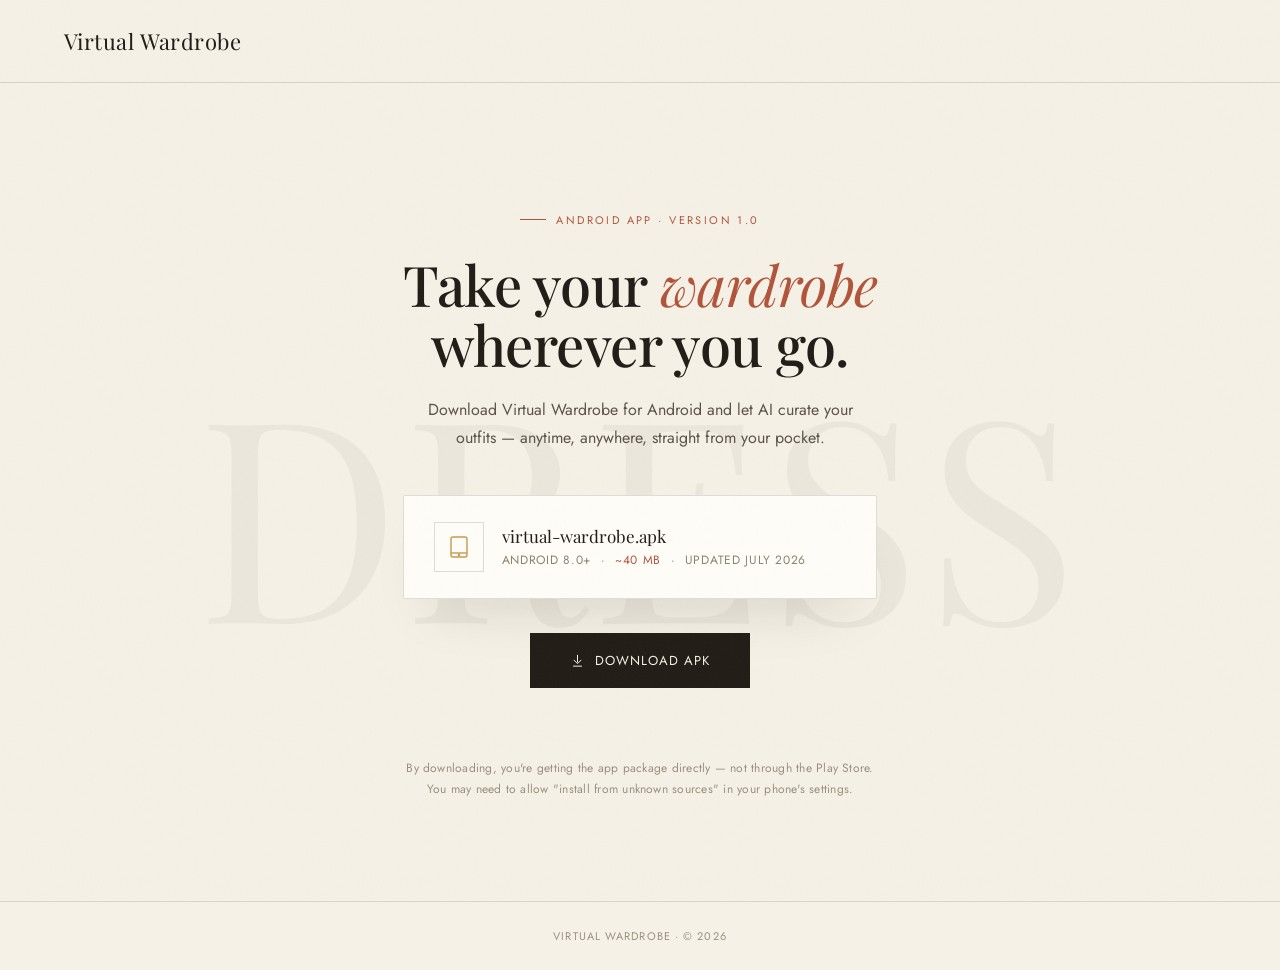
==== apk.html @ 7d7e2296 "Create apk.html" ====
<!DOCTYPE html>
<html lang="en">
<head>
<meta charset="UTF-8">
<meta name="viewport" content="width=device-width, initial-scale=1.0">
<title>Virtual Wardrobe — Download the App</title>
<link rel="preconnect" href="https://fonts.googleapis.com">
<link href="https://fonts.googleapis.com/css2?family=Playfair+Display:ital,wght@0,400;0,500;0,600;1,400;1,500&family=Jost:wght@300;400;500;600&display=swap" rel="stylesheet">
<style>
  :root{
    --cream:#f5f1e6;
    --cream-deep:#ece5d4;
    --ink:#211c16;
    --rust:#b1543a;
    --gold:#c69a4e;
    --line: rgba(33,28,22,0.14);
    --white:#fffdf8;
  }
  *{ box-sizing:border-box; margin:0; padding:0; }
  html,body{ height:100%; }
  body{
    background:var(--cream);
    color:var(--ink);
    font-family:'Jost', sans-serif;
    font-weight:400;
    overflow-x:hidden;
    position:relative;
  }

  /* subtle grain */
  body::before{
    content:"";
    position:fixed; inset:0;
    pointer-events:none;
    opacity:0.035;
    background-image:url("data:image/svg+xml,%3Csvg xmlns='http://www.w3.org/2000/svg' width='140' height='140'%3E%3Cfilter id='n'%3E%3CfeTurbulence type='fractalNoise' baseFrequency='0.9' numOctaves='2' stitchTiles='stitch'/%3E%3C/filter%3E%3Crect width='100%25' height='100%25' filter='url(%23n)'/%3E%3C/svg%3E");
    z-index:1000;
  }

  nav{
    display:flex; align-items:center; justify-content:space-between;
    padding:26px 64px;
    border-bottom:1px solid var(--line);
    position:relative;
    z-index:2;
  }
  .logo{
    font-family:'Playfair Display', serif;
    font-size:22px;
    letter-spacing:0.02em;
  }
  .navlinks{
    display:flex; gap:44px;
    font-size:12px;
    letter-spacing:0.14em;
    text-transform:uppercase;
    color:#5c5348;
  }
  .navlinks a{ color:inherit; text-decoration:none; }
  .navlinks a:hover{ color:var(--ink); }

  main{
    position:relative;
    min-height:calc(100vh - 82px);
    display:flex;
    align-items:center;
    justify-content:center;
    padding:80px 24px 60px;
  }

  .bg-word{
    position:absolute;
    top:50%; left:50%;
    transform:translate(-50%,-46%);
    font-family:'Playfair Display', serif;
    font-size:min(22vw, 300px);
    color:var(--ink);
    opacity:0.045;
    letter-spacing:0.02em;
    white-space:nowrap;
    pointer-events:none;
    user-select:none;
  }

  .panel{
    position:relative;
    z-index:2;
    max-width:640px;
    text-align:center;
    animation: rise 0.9s cubic-bezier(.16,.9,.3,1) both;
  }
  @keyframes rise{
    from{ opacity:0; transform:translateY(26px); }
    to{ opacity:1; transform:translateY(0); }
  }

  .eyebrow{
    display:inline-flex;
    align-items:center;
    gap:10px;
    font-size:11px;
    letter-spacing:0.22em;
    text-transform:uppercase;
    color:var(--rust);
    margin-bottom:26px;
  }
  .eyebrow::before{
    content:"";
    width:26px; height:1px;
    background:var(--rust);
  }

  h1{
    font-family:'Playfair Display', serif;
    font-weight:500;
    font-size:56px;
    line-height:1.08;
    letter-spacing:-0.01em;
    margin-bottom:22px;
  }
  h1 em{
    font-style:italic;
    font-weight:400;
    color:var(--rust);
  }

  .sub{
    font-size:16px;
    line-height:1.7;
    color:#5c5348;
    max-width:460px;
    margin:0 auto 44px;
  }

  .apk-card{
    background:var(--white);
    border:1px solid var(--line);
    border-radius:2px;
    padding:26px 30px;
    display:flex;
    align-items:center;
    gap:18px;
    text-align:left;
    margin-bottom:34px;
    box-shadow: 0 30px 60px -30px rgba(33,28,22,0.18);
  }
  .apk-icon{
    width:50px; height:50px;
    flex:none;
    border:1px solid var(--line);
    display:flex; align-items:center; justify-content:center;
    color:var(--gold);
  }
  .apk-icon svg{ width:24px; height:24px; }
  .apk-info{ flex:1; }
  .apk-name{
    font-family:'Playfair Display', serif;
    font-size:17px;
    margin-bottom:4px;
  }
  .apk-meta{
    font-size:12px;
    letter-spacing:0.06em;
    color:#8a8072;
    text-transform:uppercase;
  }
  .apk-meta span{ color:var(--rust); }

  .btn{
    appearance:none;
    border:none;
    cursor:pointer;
    font-family:'Jost', sans-serif;
    letter-spacing:0.08em;
    text-transform:uppercase;
    text-decoration:none;
    display:inline-flex;
    align-items:center;
    gap:10px;
    transition: all .35s cubic-bezier(.16,.9,.3,1);
  }
  .btn-primary{
    background:var(--ink);
    color:var(--cream);
    font-size:13px;
    padding:18px 40px;
    position:relative;
    overflow:hidden;
  }
  .btn-primary span{ position:relative; z-index:2; display:flex; align-items:center; gap:10px;}
  .btn-primary::before{
    content:"";
    position:absolute; inset:0;
    background:var(--rust);
    transform: translateX(-101%);
    transition: transform .45s cubic-bezier(.16,.9,.3,1);
    z-index:1;
  }
  .btn-primary:hover::before{ transform:translateX(0); }
  .btn-primary svg{ width:15px; height:15px; }

  .progress-wrap{
    margin-top:16px;
    height:2px;
    width:100%;
    background:var(--line);
    display:none;
    position:relative;
    overflow:hidden;
  }
  .progress-wrap.active{ display:block; }
  .progress-bar{
    position:absolute; left:0; top:0; bottom:0;
    width:0%;
    background:var(--gold);
    transition: width .2s linear;
  }
  .status-text{
    margin-top:14px;
    font-size:11px;
    letter-spacing:0.1em;
    text-transform:uppercase;
    color:#8a8072;
    min-height:16px;
  }

  .note{
    margin-top:40px;
    font-size:12px;
    color:#9a9080;
    line-height:1.8;
    letter-spacing:0.02em;
  }
  .note a{ color:var(--rust); }

  footer{
    position:relative;
    z-index:2;
    text-align:center;
    padding:26px;
    font-size:11px;
    letter-spacing:0.1em;
    text-transform:uppercase;
    color:#9a9080;
    border-top:1px solid var(--line);
  }

  @media (max-width:640px){
    nav{ padding:20px 24px; }
    .navlinks{ display:none; }
    h1{ font-size:38px; }
    .apk-card{ flex-direction:column; text-align:center; }
    .apk-info{ text-align:center; }
  }
</style>
</head>
<body>

<nav>
  <div class="logo">Virtual&nbsp;Wardrobe</div>
</nav>

<main>
  <div class="bg-word">DRESS</div>

  <div class="panel">
    <div class="eyebrow">Android App · Version 1.0</div>
    <h1>Take your <em>wardrobe</em><br>wherever you go.</h1>
    <p class="sub">Download Virtual Wardrobe for Android and let AI curate your outfits — anytime, anywhere, straight from your pocket.</p>

    <div class="apk-card">
      <div class="apk-icon">
        <svg viewBox="0 0 24 24" fill="none" stroke="currentColor" stroke-width="1.4">
          <rect x="4" y="2" width="16" height="20" rx="2"/>
          <line x1="4" y1="18" x2="20" y2="18"/>
          <circle cx="12" cy="20" r="0.6" fill="currentColor"/>
        </svg>
      </div>
      <div class="apk-info">
        <div class="apk-name">virtual-wardrobe.apk</div>
        <div class="apk-meta">Android 8.0+ &nbsp;·&nbsp; <span>~40 MB</span> &nbsp;·&nbsp; Updated July 2026</div>
      </div>
    </div>

    <a id="downloadBtn" class="btn btn-primary" href="https://drive.google.com/uc?export=download&id=1zLtsM9cIaTQKnv_HKd6Bmo59K8jDuimp" target="_blank" rel="noopener">
      <span>
        <svg viewBox="0 0 24 24" fill="none" stroke="currentColor" stroke-width="1.6">
          <path d="M12 3v12"/>
          <path d="M6 11l6 6 6-6"/>
          <path d="M5 21h14"/>
        </svg>
        Download APK
      </span>
    </a>

    <div class="progress-wrap" id="progressWrap">
      <div class="progress-bar" id="progressBar"></div>
    </div>
    <div class="status-text" id="statusText"></div>

    <p class="note">By downloading, you're getting the app package directly — not through the Play Store.<br>You may need to allow "install from unknown sources" in your phone's settings.</p>
  </div>
</main>

<footer>Virtual Wardrobe · © 2026</footer>

<script>
  const btn = document.getElementById('downloadBtn');
  const progressWrap = document.getElementById('progressWrap');
  const progressBar = document.getElementById('progressBar');
  const statusText = document.getElementById('statusText');

  btn.addEventListener('click', function(){
    progressWrap.classList.add('active');
    statusText.textContent = 'Preparing download…';
    let pct = 0;
    const timer = setInterval(function(){
      pct += Math.random()*18;
      if(pct >= 100){
        pct = 100;
        clearInterval(timer);
        statusText.textContent = 'Opening virtual-wardrobe.apk (~40 MB)…';
      } else {
        statusText.textContent = 'Downloading… ' + Math.floor(pct) + '%';
      }
      progressBar.style.width = pct + '%';
    }, 160);
  });
</script>

</body>
</html>
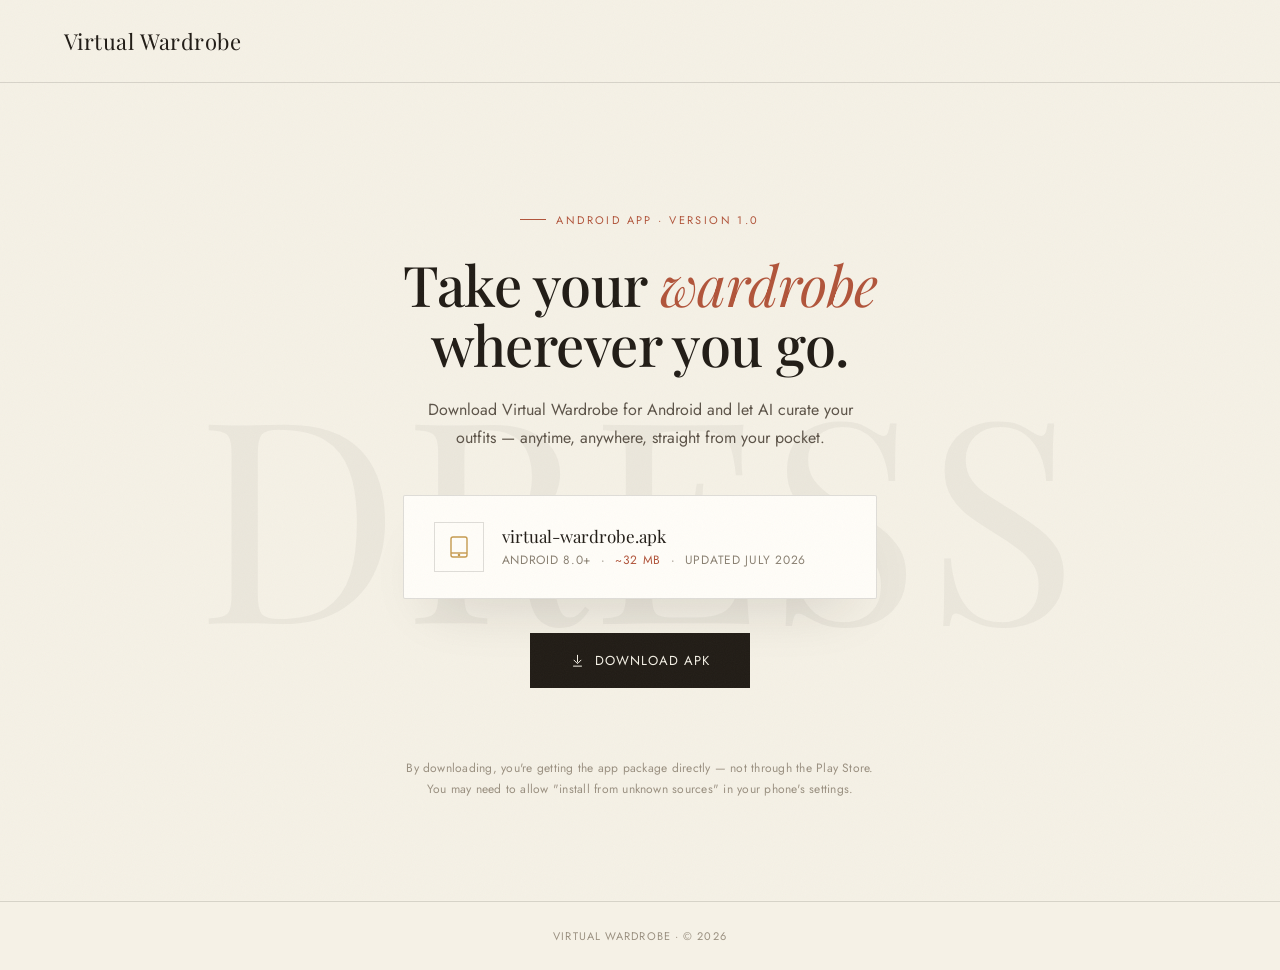
==== commit ce59ac5a: "Update apk.html" ====
--- a/apk.html
+++ b/apk.html
@@ -278,11 +278,11 @@
       </div>
       <div class="apk-info">
         <div class="apk-name">virtual-wardrobe.apk</div>
-        <div class="apk-meta">Android 8.0+ &nbsp;·&nbsp; <span>~40 MB</span> &nbsp;·&nbsp; Updated July 2026</div>
+        <div class="apk-meta">Android 8.0+ &nbsp;·&nbsp; <span>~32 MB</span> &nbsp;·&nbsp; Updated July 2026</div>
       </div>
     </div>
 
-    <a id="downloadBtn" class="btn btn-primary" href="https://drive.google.com/uc?export=download&id=1zLtsM9cIaTQKnv_HKd6Bmo59K8jDuimp" target="_blank" rel="noopener">
+    <a id="downloadBtn" class="btn btn-primary" href="https://drive.google.com/file/d/1AwrkTSVPOPUXLOTiT-MsARw1ty65GbYE/view?usp=sharing" target="_blank" rel="noopener">
       <span>
         <svg viewBox="0 0 24 24" fill="none" stroke="currentColor" stroke-width="1.6">
           <path d="M12 3v12"/>
